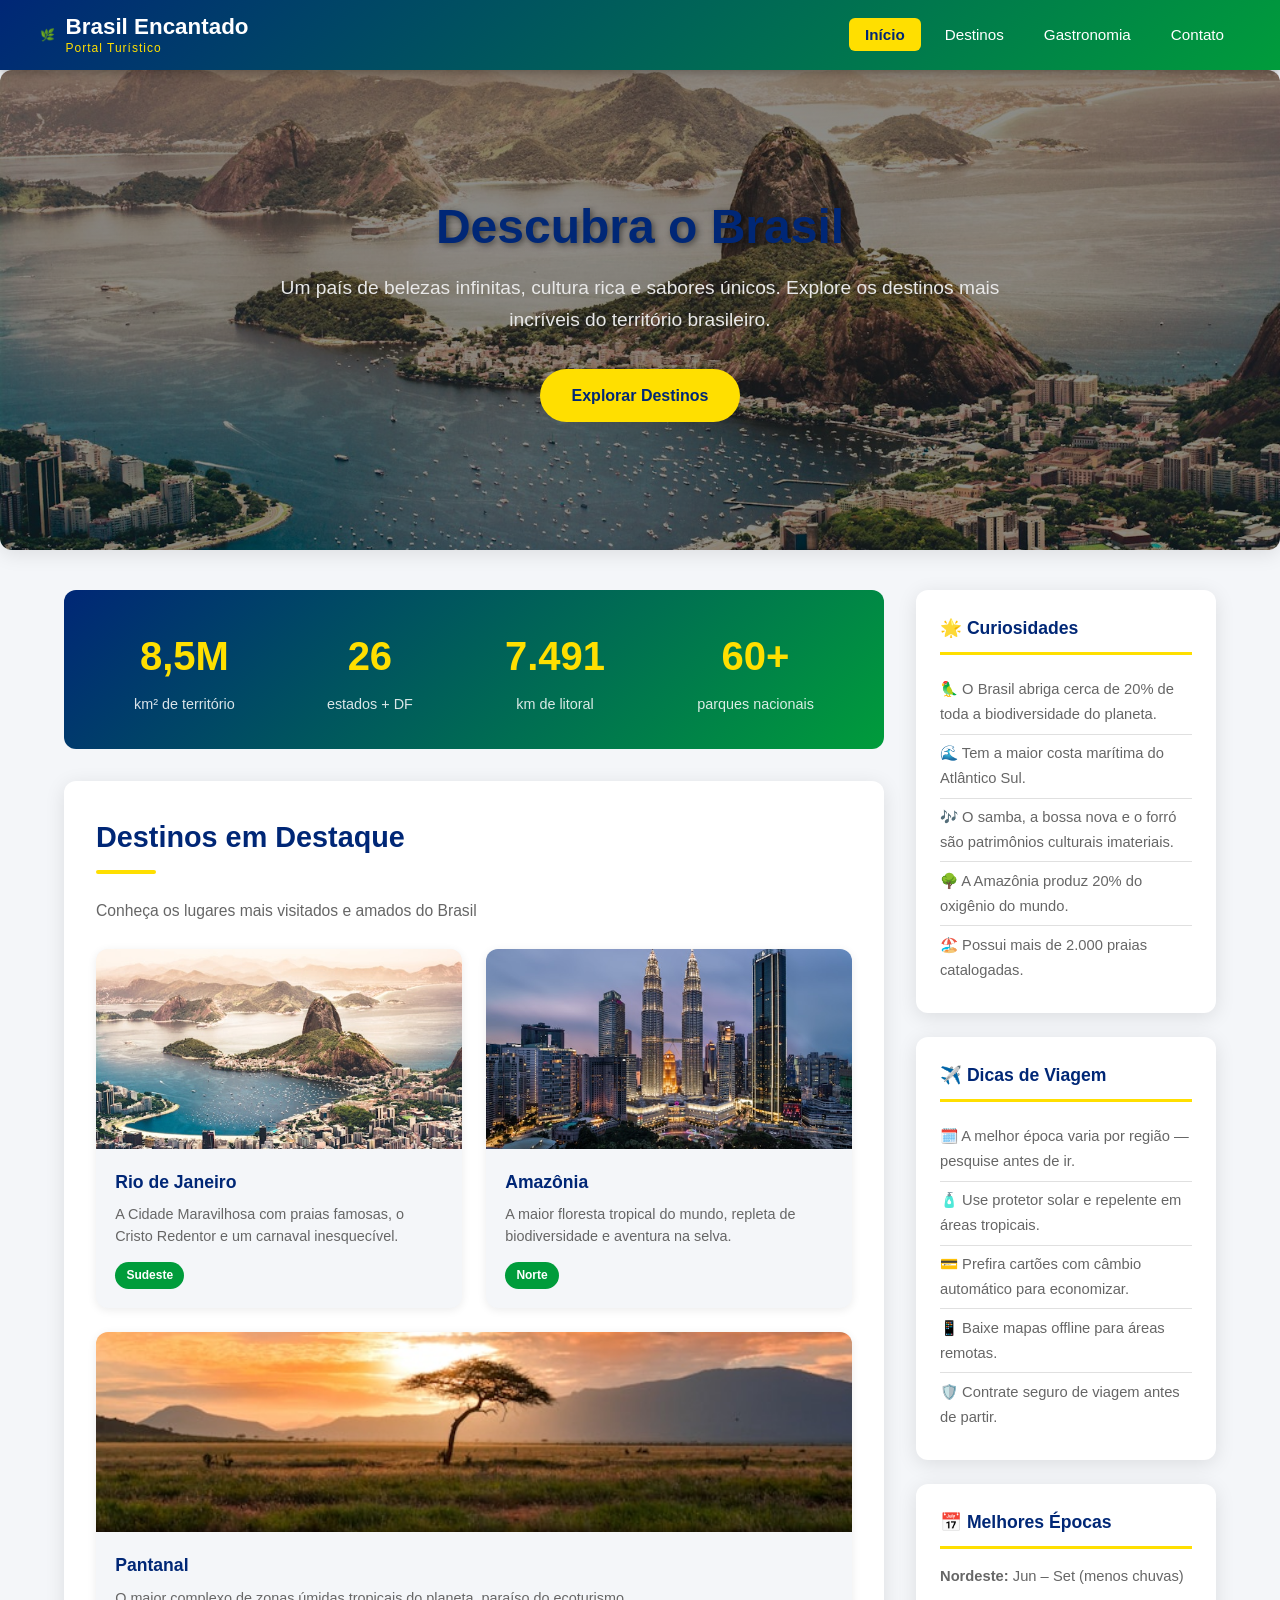
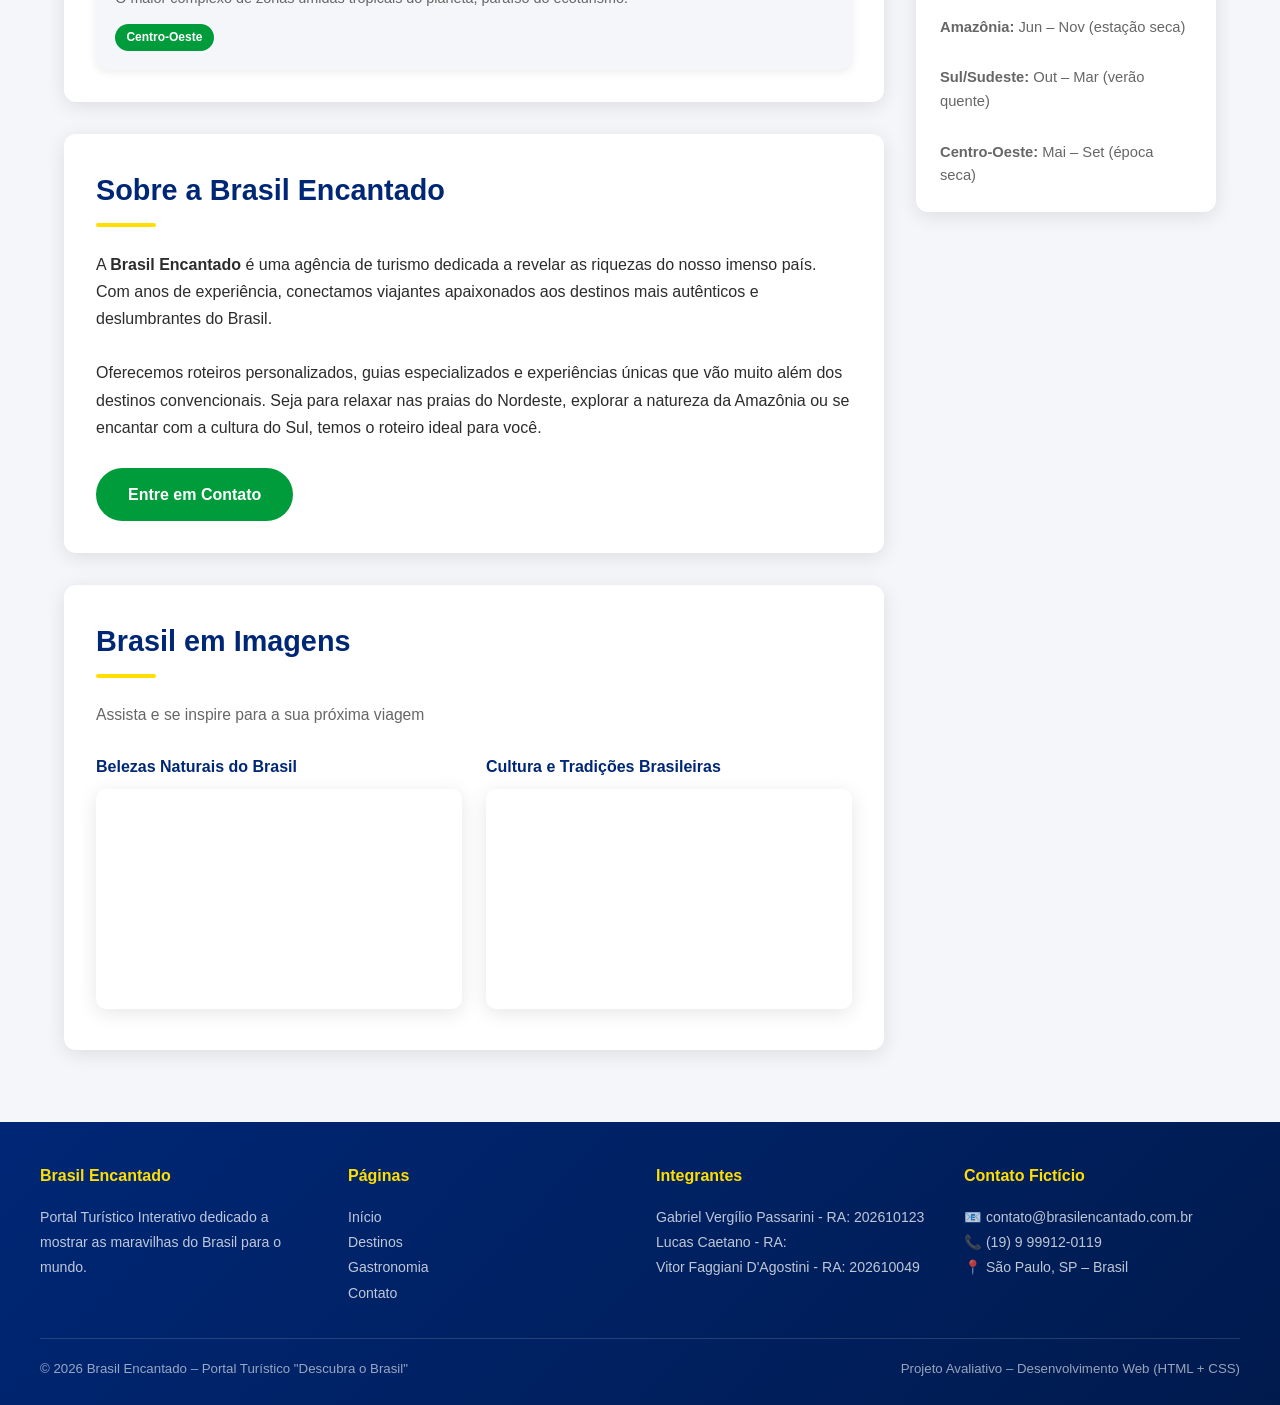
==== index.html @ 1d854606 "feat: Finalizacao do projeto para avaliacao (P1)" ====
<!DOCTYPE html>
<html lang="pt-BR">

<head>
  <meta charset="UTF-8">
  <meta name="viewport" content="width=device-width, initial-scale=1.0">
  <title>Descubra o Brasil | Brasil Encantado</title>
  <link rel="stylesheet" href="css/style.css">
</head>

<body>

  <!-- HEADER -->
  <header>
    <div class="header-inner">
      <div class="logo">
        <span class="logo-icone">🌿</span>
        <h1>Brasil Encantado
          <span>Portal Turístico</span>
        </h1>
      </div>
      <nav>
        <ul>
          <li><a href="index.html" class="ativo">Início</a></li>
          <li><a href="destinos.html">Destinos</a></li>
          <li><a href="gastronomia.html">Gastronomia</a></li>
          <li><a href="contato.html">Contato</a></li>
        </ul>
      </nav>
    </div>
  </header>

  <!-- HERO -->
  <section class="hero">
    <div class="hero-conteudo">
      <h2>Descubra o Brasil</h2>
      <p>Um país de belezas infinitas, cultura rica e sabores únicos. Explore os destinos mais incríveis do território
        brasileiro.</p>
      <a href="destinos.html" class="btn btn-primario">Explorar Destinos</a>
    </div>
  </section>

  <!-- CONTEÚDO PRINCIPAL -->
  <div class="pagina-container">

    <main>

      <!-- STATS -->
      <div class="stats-banner">
        <div class="stat-item">
          <span class="numero">8,5M</span>
          <span class="label">km² de território</span>
        </div>
        <div class="stat-item">
          <span class="numero">26</span>
          <span class="label">estados + DF</span>
        </div>
        <div class="stat-item">
          <span class="numero">7.491</span>
          <span class="label">km de litoral</span>
        </div>
        <div class="stat-item">
          <span class="numero">60+</span>
          <span class="label">parques nacionais</span>
        </div>
      </div>

      <!-- DESTINOS EM DESTAQUE -->
      <section>
        <h2>Destinos em Destaque</h2>
        <div class="divisor"></div>
        <p class="secao-subtitulo">Conheça os lugares mais visitados e amados do Brasil</p>

        <div class="grid-cards">
          <div class="card">
            <img src="img/rj.jpg" alt="Cidade do Rio de Janeiro com o Pão de Açúcar ao fundo">
            <div class="card-corpo">
              <h3>Rio de Janeiro</h3>
              <p>A Cidade Maravilhosa com praias famosas, o Cristo Redentor e um carnaval inesquecível.</p>
              <span class="tag">Sudeste</span>
            </div>
          </div>

          <div class="card">
            <img src="img/amazonia.jpg" alt="Floresta Amazônica vista de cima com rio">
            <div class="card-corpo">
              <h3>Amazônia</h3>
              <p>A maior floresta tropical do mundo, repleta de biodiversidade e aventura na selva.</p>
              <span class="tag">Norte</span>
            </div>
          </div>

          <div class="card">
            <img src="img/pantanal.jpg" alt="Pantanal com animais silvestres e vegetação">
            <div class="card-corpo">
              <h3>Pantanal</h3>
              <p>O maior complexo de zonas úmidas tropicais do planeta, paraíso do ecoturismo.</p>
              <span class="tag">Centro-Oeste</span>
            </div>
          </div>
        </div>
      </section>

      <!-- SOBRE A AGÊNCIA -->
      <section>
        <h2>Sobre a Brasil Encantado</h2>
        <div class="divisor"></div>
        <p>A <strong>Brasil Encantado</strong> é uma agência de turismo dedicada a revelar as riquezas do nosso imenso
          país. Com anos de experiência, conectamos viajantes apaixonados aos destinos mais autênticos e deslumbrantes
          do Brasil.</p>
        <br>
        <p>Oferecemos roteiros personalizados, guias especializados e experiências únicas que vão muito além dos
          destinos convencionais. Seja para relaxar nas praias do Nordeste, explorar a natureza da Amazônia ou se
          encantar com a cultura do Sul, temos o roteiro ideal para você.</p>
        <br>
        <a href="contato.html" class="btn btn-secundario">Entre em Contato</a>
      </section>

      <!-- VÍDEOS -->
      <section>
        <h2>Brasil em Imagens</h2>
        <div class="divisor"></div>
        <p class="secao-subtitulo">Assista e se inspire para a sua próxima viagem</p>

        <div class="video-grid">
          <div class="video-wrapper">
            <h3>Belezas Naturais do Brasil</h3>
            <iframe src="https://www.youtube.com/embed/HGd7IZfUCiQ" title="Belezas Naturais do Brasil" allowfullscreen>
            </iframe>
          </div>
          <div class="video-wrapper">
            <h3>Cultura e Tradições Brasileiras</h3>
            <iframe src="https://youtu.be/SqBiaZbMwfw" title="Cultura e Tradições Brasileiras" allowfullscreen>
            </iframe>
          </div>
        </div>
      </section>

    </main>

    <!-- ASIDE -->
    <aside>

      <div class="aside-card">
        <h3>🌟 Curiosidades</h3>
        <ul>
          <li>🦜 O Brasil abriga cerca de 20% de toda a biodiversidade do planeta.</li>
          <li>🌊 Tem a maior costa marítima do Atlântico Sul.</li>
          <li>🎶 O samba, a bossa nova e o forró são patrimônios culturais imateriais.</li>
          <li>🌳 A Amazônia produz 20% do oxigênio do mundo.</li>
          <li>🏖️ Possui mais de 2.000 praias catalogadas.</li>
        </ul>
      </div>

      <div class="aside-card">
        <h3>✈️ Dicas de Viagem</h3>
        <ul>
          <li>🗓️ A melhor época varia por região — pesquise antes de ir.</li>
          <li>🧴 Use protetor solar e repelente em áreas tropicais.</li>
          <li>💳 Prefira cartões com câmbio automático para economizar.</li>
          <li>📱 Baixe mapas offline para áreas remotas.</li>
          <li>🛡️ Contrate seguro de viagem antes de partir.</li>
        </ul>
      </div>

      <div class="aside-card">
        <h3>📅 Melhores Épocas</h3>
        <p><strong>Nordeste:</strong> Jun – Set (menos chuvas)</p>
        <br>
        <p><strong>Amazônia:</strong> Jun – Nov (estação seca)</p>
        <br>
        <p><strong>Sul/Sudeste:</strong> Out – Mar (verão quente)</p>
        <br>
        <p><strong>Centro-Oeste:</strong> Mai – Set (época seca)</p>
      </div>

    </aside>

  </div>

  <!-- FOOTER -->
  <footer>
    <div class="footer-inner">
      <div class="footer-grid">
        <div class="footer-col">
          <h4>Brasil Encantado</h4>
          <p>Portal Turístico Interativo dedicado a mostrar as maravilhas do Brasil para o mundo.</p>
        </div>
        <div class="footer-col">
          <h4>Páginas</h4>
          <ul>
            <li><a href="index.html">Início</a></li>
            <li><a href="destinos.html">Destinos</a></li>
            <li><a href="gastronomia.html">Gastronomia</a></li>
            <li><a href="contato.html">Contato</a></li>
          </ul>
        </div>
        <div class="footer-col">
          <h4>Integrantes</h4>
          <ul>
            <li>Gabriel Vergílio Passarini - RA: 202610123 </li>
            <li>Lucas Caetano - RA: </li>
            <li>Vitor Faggiani D'Agostini - RA: 202610049</li>
          </ul>
        </div>
        <div class="footer-col">
          <h4>Contato Fictício</h4>
          <p>📧 contato@brasilencantado.com.br</p>
          <p>📞 (19) 9 99912-0119</p>
          <p>📍 São Paulo, SP – Brasil</p>
        </div>
      </div>
      <div class="footer-linha">
        <p>© 2026 Brasil Encantado – Portal Turístico "Descubra o Brasil"</p>
        <p>Projeto Avaliativo – Desenvolvimento Web (HTML + CSS)</p>
      </div>
    </div>
  </footer>

</body>

</html>
---- css/style.css ----
/* =============================================
   Brasil Encantado - Portal Turístico
   style.css
   ============================================= */

/* --- Reset & Base --- */
*, *::before, *::after {
  box-sizing: border-box;
  margin: 0;
  padding: 0;
}



html {
  scroll-behavior: smooth;
}

body {
  font-family: 'Segoe UI', Tahoma, Geneva, Verdana, sans-serif;
  background-color: #f4f6f9;
  color: #2c2c2c;
  line-height: 1.7;
  font-size: 16px;
}

img {
  max-width: 100%;
  display: block;
}

a {
  text-decoration: none;
  color: inherit;
}

ul {
  list-style: none;
}

/* --- HEADER --- */
header {
  background: linear-gradient(135deg, #002776 0%, #009c3b 100%);
  color: #ffffff;
  padding: 0 2rem;
  box-shadow: 0 2px 10px rgba(0,0,0,0.3);
  position: sticky;
  top: 0;
  z-index: 100;
}

.header-inner {
  max-width: 1200px;
  margin: 0 auto;
  display: flex;
  align-items: center;
  justify-content: space-between;
  height: 70px;
}

.logo {
  display: flex;
  align-items: center;
  gap: 0.6rem;
}

.logo-icone {
  font-size: 2rem;
}

.logo h1 {
  font-size: 1.4rem;
  font-weight: 700;
  line-height: 1.2;
}

.logo span {
  display: block;
  font-size: 0.75rem;
  font-weight: 400;
  color: #ffdf00;
  letter-spacing: 1px;
  text-
}

/* --- NAVEGAÇÃO --- */
nav {
}

nav ul {
  display: flex;
  gap: 0.5rem;
}

nav ul li a {
  color: #ffffff;
  font-weight: 500;
  padding: 0.5rem 1rem;
  border-radius: 6px;
  font-size: 0.95rem;
}

nav ul li a:hover {
  background-color: rgba(255, 255, 255, 0.2);
  color: #ffdf00;
}

nav ul li a.ativo {
  background-color: #ffdf00;
  color: #002776;
  font-weight: 700;
}

/* --- HERO BANNER --- */
.hero {
  color: #ffffff;
  text-align: center;
  padding: 6rem 2rem;
  min-height: 480px;
  display: flex;
  align-items: center;
  justify-content: center;
  background: linear-gradient(rgba(0,0,0,0.45), rgba(0,0,0,0.45)),
              url('../img/hero_index.jpg') center/cover no-repeat;
}

.hero-destinos {
  background: linear-gradient(rgba(0,0,0,0.5), rgba(0,0,0,0.5)),
              url('../img/hero_dest.jpg') center/cover no-repeat;
}

.hero-gastro {
  background: linear-gradient(rgba(0,0,0,0.5), rgba(0,0,0,0.5)),
              url('../img/hero_gastro.jpg') center/cover no-repeat;
}

.hero-contato {
  background: linear-gradient(rgba(0,0,0,0.55), rgba(0,0,0,0.55)),
              url('../img/hero_contato.jpg') center/cover no-repeat;
}

.hero-conteudo {
  max-width: 720px;
}

.hero h2 {
  font-size: 3rem;
  font-weight: 800;
  line-height: 1.2;
  margin-bottom: 1rem;
  text-shadow: 2px 2px 6px rgba(0,0,0,0.5);
}

.hero p {
  font-size: 1.2rem;
  margin-bottom: 2rem;
  color: #e8e8e8;
}

.btn {
  display: inline-block;
  padding: 0.8rem 2rem;
  border-radius: 50px;
  font-weight: 700;
  font-size: 1rem;
  cursor: pointer;
  border: none;
}

.btn-primario {
  background-color: #ffdf00;
  color: #002776;
}

.btn-primario:hover {
  box-shadow: 0 8px 20px rgba(255, 223, 0, 0.5);
}

.btn-secundario {
  background-color: #009c3b;
  color: #ffffff;
}

.btn-secundario:hover {
  box-shadow: 0 8px 20px rgba(0, 156, 59, 0.5);
}

/* --- LAYOUT PRINCIPAL --- */
.pagina-container {
  max-width: 1200px;
  margin: 2.5rem auto;
  padding: 0 1.5rem;
  display: flex;
  gap: 2rem;
  align-items: flex-start;
}

main {
  flex: 1;
  min-width: 0;
}

/* --- ASIDE --- */
aside {
  width: 300px;
  flex-shrink: 0;
}

.aside-card {
  background: #ffffff;
  border-radius: 12px;
  box-shadow: 0 4px 20px rgba(0, 0, 0, 0.1);
  padding: 1.5rem;
  margin-bottom: 1.5rem;
}

.aside-card h3 {
  font-size: 1.1rem;
  color: #002776;
  margin-bottom: 1rem;
  padding-bottom: 0.5rem;
  border-bottom: 3px solid #ffdf00;
}

.aside-card ul {
  list-style: none;
  padding: 0;
}

.aside-card ul li {
  padding: 0.4rem 0;
  color: #666;
  font-size: 0.92rem;
  border-bottom: 1px solid #e0e0e0;
  display: flex;
  align-items: flex-start;
  gap: 0.5rem;
}

.aside-card ul li:last-child {
  border-bottom: none;
}

.aside-card p {
  color: #666;
  font-size: 0.92rem;
  line-height: 1.6;
}

/* --- SEÇÕES --- */
section {
  background: #ffffff;
  border-radius: 12px;
  box-shadow: 0 4px 20px rgba(0, 0, 0, 0.1);
  padding: 2rem;
  margin-bottom: 2rem;
}

section h2 {
  font-size: 1.8rem;
  color: #002776;
  margin-bottom: 0.5rem;
}

.secao-subtitulo {
  color: #666;
  margin-bottom: 1.5rem;
  font-size: 0.98rem;
}

.divisor {
  width: 60px;
  height: 4px;
  background: #ffdf00;
  border-radius: 2px;
  margin-bottom: 1.5rem;
}

/* --- GRID DE CARDS --- */
.grid-cards {
  display: flex;
  flex-wrap: wrap;
  gap: 1.5rem;
}

.card {
  background: #f4f6f9;
  border-radius: 12px;
  overflow: hidden;
  flex: 1 1 260px;
  box-shadow: 0 2px 10px rgba(0,0,0,0.08);
}

.card:hover {
  box-shadow: 0 12px 30px rgba(0,0,0,0.15);
}

.card img {
  width: 100%;
  height: 200px;
  object-fit: cover;
}

.card:hover img {
}

.card-corpo {
  padding: 1.2rem;
}

.card-corpo h3 {
  font-size: 1.1rem;
  color: #002776;
  margin-bottom: 0.4rem;
}

.card-corpo p {
  font-size: 0.9rem;
  color: #666;
  line-height: 1.5;
  margin-bottom: 0.8rem;
}

.tag {
  display: inline-block;
  background: #009c3b;
  color: #ffffff;
  font-size: 0.75rem;
  padding: 0.2rem 0.7rem;
  border-radius: 50px;
  font-weight: 600;
}

/* --- VÍDEOS --- */
.video-grid {
  display: flex;
  gap: 1.5rem;
  flex-wrap: wrap;
}

.video-wrapper {
  flex: 1 1 300px;
}

.video-wrapper h3 {
  font-size: 1rem;
  color: #002776;
  margin-bottom: 0.6rem;
}

.video-wrapper iframe {
  width: 100%;
  height: 220px;
  border-radius: 10px;
  border: none;
  box-shadow: 0 4px 20px rgba(0, 0, 0, 0.1);
}

/* --- DESTINO DESTAQUE --- */
.destino-destaque {
  display: flex;
  gap: 1.5rem;
  align-items: flex-start;
  margin-bottom: 2rem;
  flex-wrap: wrap;
}

.destino-destaque img {
  width: 320px;
  height: 220px;
  object-fit: cover;
  border-radius: 12px;
  flex-shrink: 0;
}

.destino-destaque img:hover {
}

.destino-info h3 {
  font-size: 1.4rem;
  color: #002776;
  margin-bottom: 0.5rem;
}

.destino-info p {
  color: #666;
  line-height: 1.7;
  margin-bottom: 0.8rem;
}

.destino-info .tag {
  background: #002776;
}

/* --- GASTRONOMIA --- */
.prato-card {
  background: #f4f6f9;
  border-radius: 12px;
  overflow: hidden;
  flex: 1 1 220px;
}

.prato-card:hover {
  box-shadow: 0 10px 25px rgba(0,0,0,0.12);
}

.prato-card img {
  width: 100%;
  height: 180px;
  object-fit: cover;
}

.prato-card-corpo {
  padding: 1rem;
}

.prato-card-corpo h3 {
  font-size: 1rem;
  color: #009c3b;
  margin-bottom: 0.3rem;
}

.prato-card-corpo p {
  font-size: 0.87rem;
  color: #666;
}

.regiao-badge {
  display: inline-block;
  background: #ffdf00;
  color: #002776;
  font-size: 0.72rem;
  font-weight: 700;
  padding: 0.15rem 0.6rem;
  border-radius: 50px;
  margin-bottom: 0.4rem;
}

/* --- CONTATO FORM --- */
.form-contato {
  display: flex;
  flex-direction: column;
  gap: 1.2rem;
}

.form-grupo {
  display: flex;
  flex-direction: column;
  gap: 0.4rem;
}

.form-grupo label {
  font-weight: 600;
  font-size: 0.92rem;
  color: #002776;
}

.form-grupo input,
.form-grupo select,
.form-grupo textarea {
  padding: 0.7rem 1rem;
  border: 2px solid #e0e0e0;
  border-radius: 8px;
  font-size: 0.95rem;
  font-family: inherit;
}

.form-grupo input:focus,
.form-grupo select:focus,
.form-grupo textarea:focus {
  outline: none;
  border-color: #009c3b;
}

.form-grupo textarea {
  resize: vertical;
  min-height: 130px;
}

.form-linha {
  display: flex;
  gap: 1rem;
}

.form-linha .form-grupo {
  flex: 1;
}

/* --- INFO CONTATO --- */
.info-grid {
  display: flex;
  gap: 1.5rem;
  flex-wrap: wrap;
  margin-top: 1rem;
}

.info-item {
  flex: 1 1 180px;
  background: #f4f6f9;
  padding: 1.2rem;
  border-radius: 12px;
  text-align: center;
  border-top: 4px solid #009c3b;
}

.info-item .icone {
  font-size: 2rem;
  margin-bottom: 0.5rem;
}

.info-item h4 {
  color: #002776;
  font-size: 0.95rem;
  margin-bottom: 0.3rem;
}

.info-item p {
  color: #666;
  font-size: 0.88rem;
}

/* --- STATS BANNER --- */
.stats-banner {
  background: linear-gradient(135deg, #002776, #009c3b);
  color: #ffffff;
  border-radius: 12px;
  padding: 2rem;
  display: flex;
  justify-content: space-around;
  flex-wrap: wrap;
  gap: 1rem;
  margin-bottom: 2rem;
}

.stat-item {
  text-align: center;
}

.stat-item .numero {
  font-size: 2.5rem;
  font-weight: 800;
  color: #ffdf00;
  display: block;
}

.stat-item .label {
  font-size: 0.9rem;
  color: rgba(255,255,255,0.85);
}

/* --- FOOTER --- */
footer {
  background: linear-gradient(135deg, #002776, #001a4d);
  color: #ffffff;
  padding: 2.5rem 2rem 1.5rem;
}

.footer-inner {
  max-width: 1200px;
  margin: 0 auto;
}

.footer-grid {
  display: flex;
  gap: 2rem;
  flex-wrap: wrap;
  margin-bottom: 2rem;
}

.footer-col {
  flex: 1 1 200px;
}

.footer-col h4 {
  font-size: 1rem;
  color: #ffdf00;
  margin-bottom: 1rem;
  text-
  letter-spacing: 1px;
}

.footer-col p,
.footer-col li {
  font-size: 0.88rem;
  color: rgba(255,255,255,0.75);
  line-height: 1.8;
}

.footer-col ul li a:hover {
  color: #ffdf00;
}

.footer-linha {
  border-top: 1px solid rgba(255,255,255,0.15);
  padding-top: 1.2rem;
  display: flex;
  justify-content: space-between;
  align-items: center;
  flex-wrap: wrap;
  gap: 0.5rem;
}

.footer-linha p {
  font-size: 0.83rem;
  color: rgba(255,255,255,0.6);
}

/* --- RESPONSIVIDADE --- */
@media (max-width: 900px) {
  .pagina-container {
    flex-direction: column;
  }

  aside {
    width: 100%;
  }

  .hero h2 {
    font-size: 2.2rem;
  }

  .destino-destaque img {
    width: 100%;
  }
}

@media (max-width: 650px) {
  .header-inner {
    flex-direction: column;
    height: auto;
    padding: 1rem 0;
    gap: 0.8rem;
  }

  nav ul {
    flex-wrap: wrap;
    justify-content: center;
    gap: 0.3rem;
  }

  nav ul li a {
    font-size: 0.85rem;
    padding: 0.4rem 0.7rem;
  }

  .hero {
    padding: 4rem 1.5rem;
    min-height: 360px;
  }

  .hero h2 {
    font-size: 1.8rem;
  }

  .stats-banner {
    gap: 1.5rem;
  }

  .form-linha {
    flex-direction: column;
  }

  .video-wrapper iframe {
    height: 200px;
  }

  .footer-linha {
    flex-direction: column;
    text-align: center;
  }
}
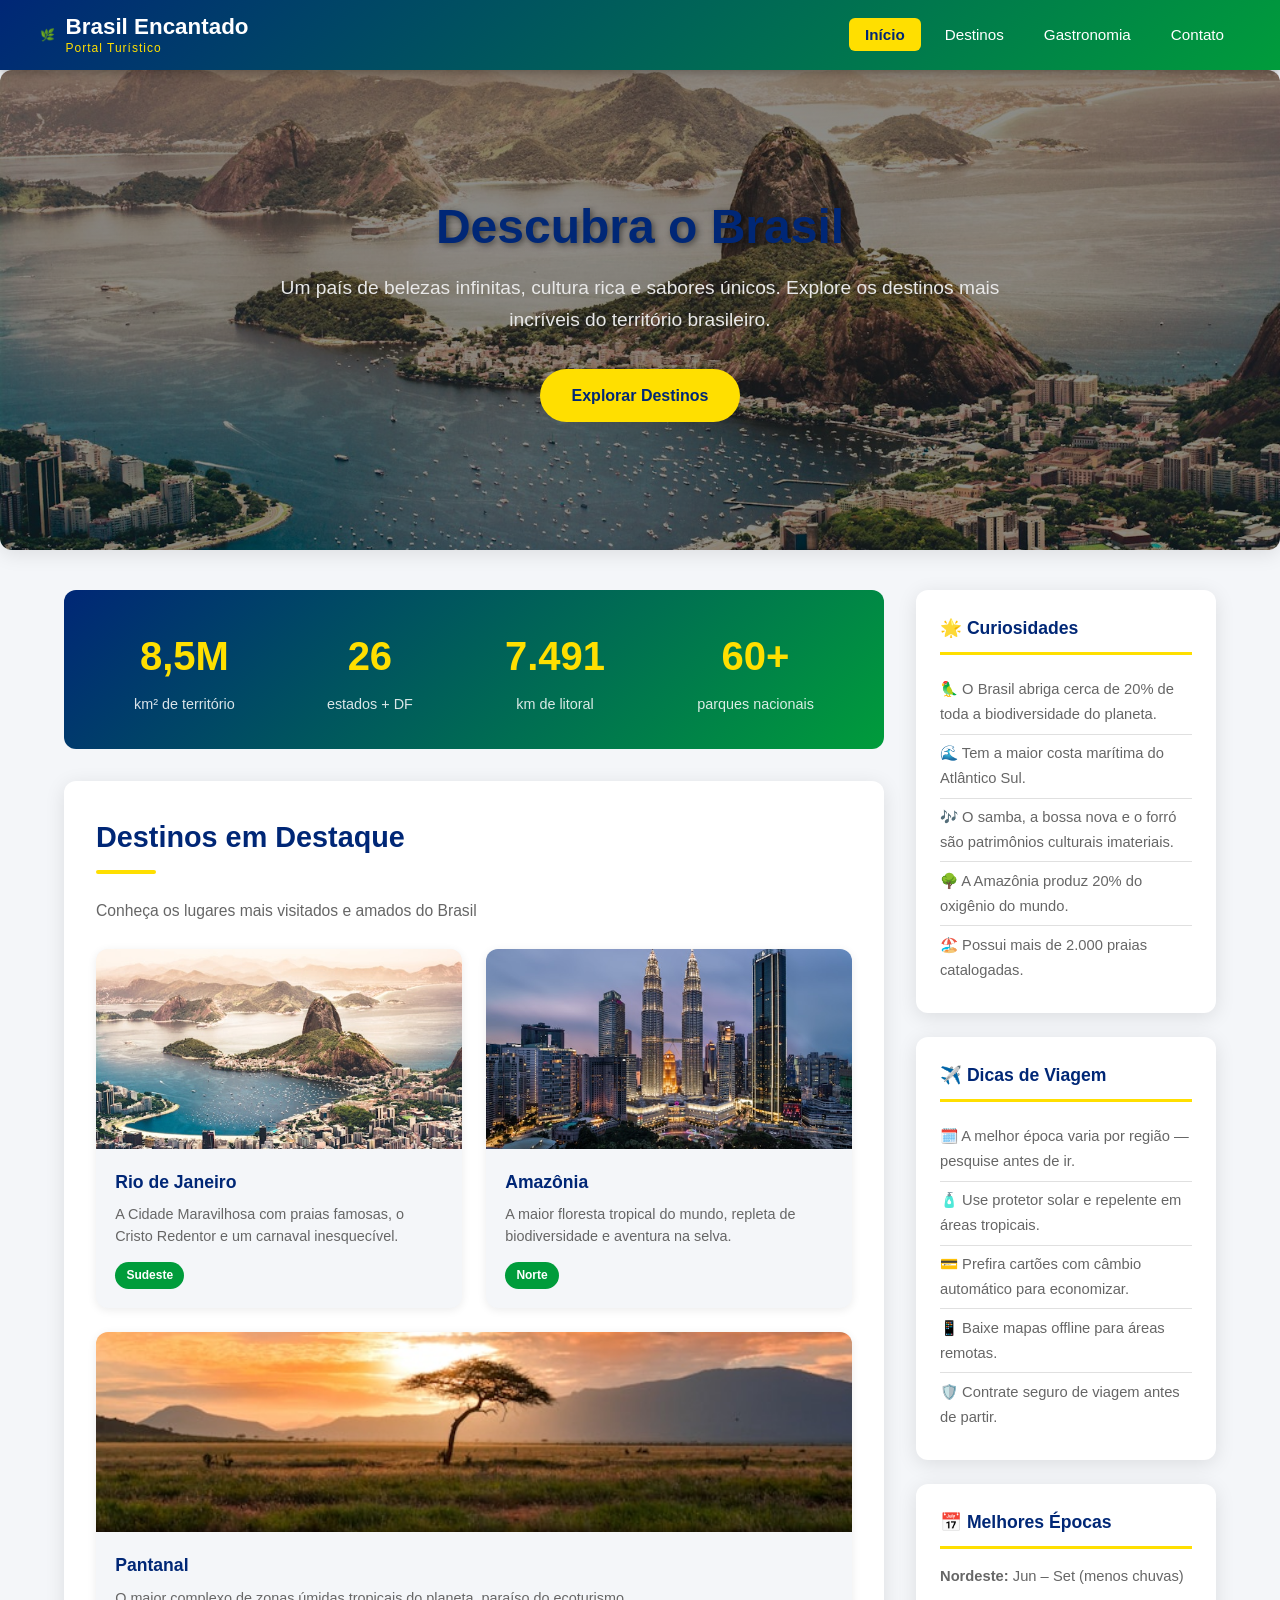
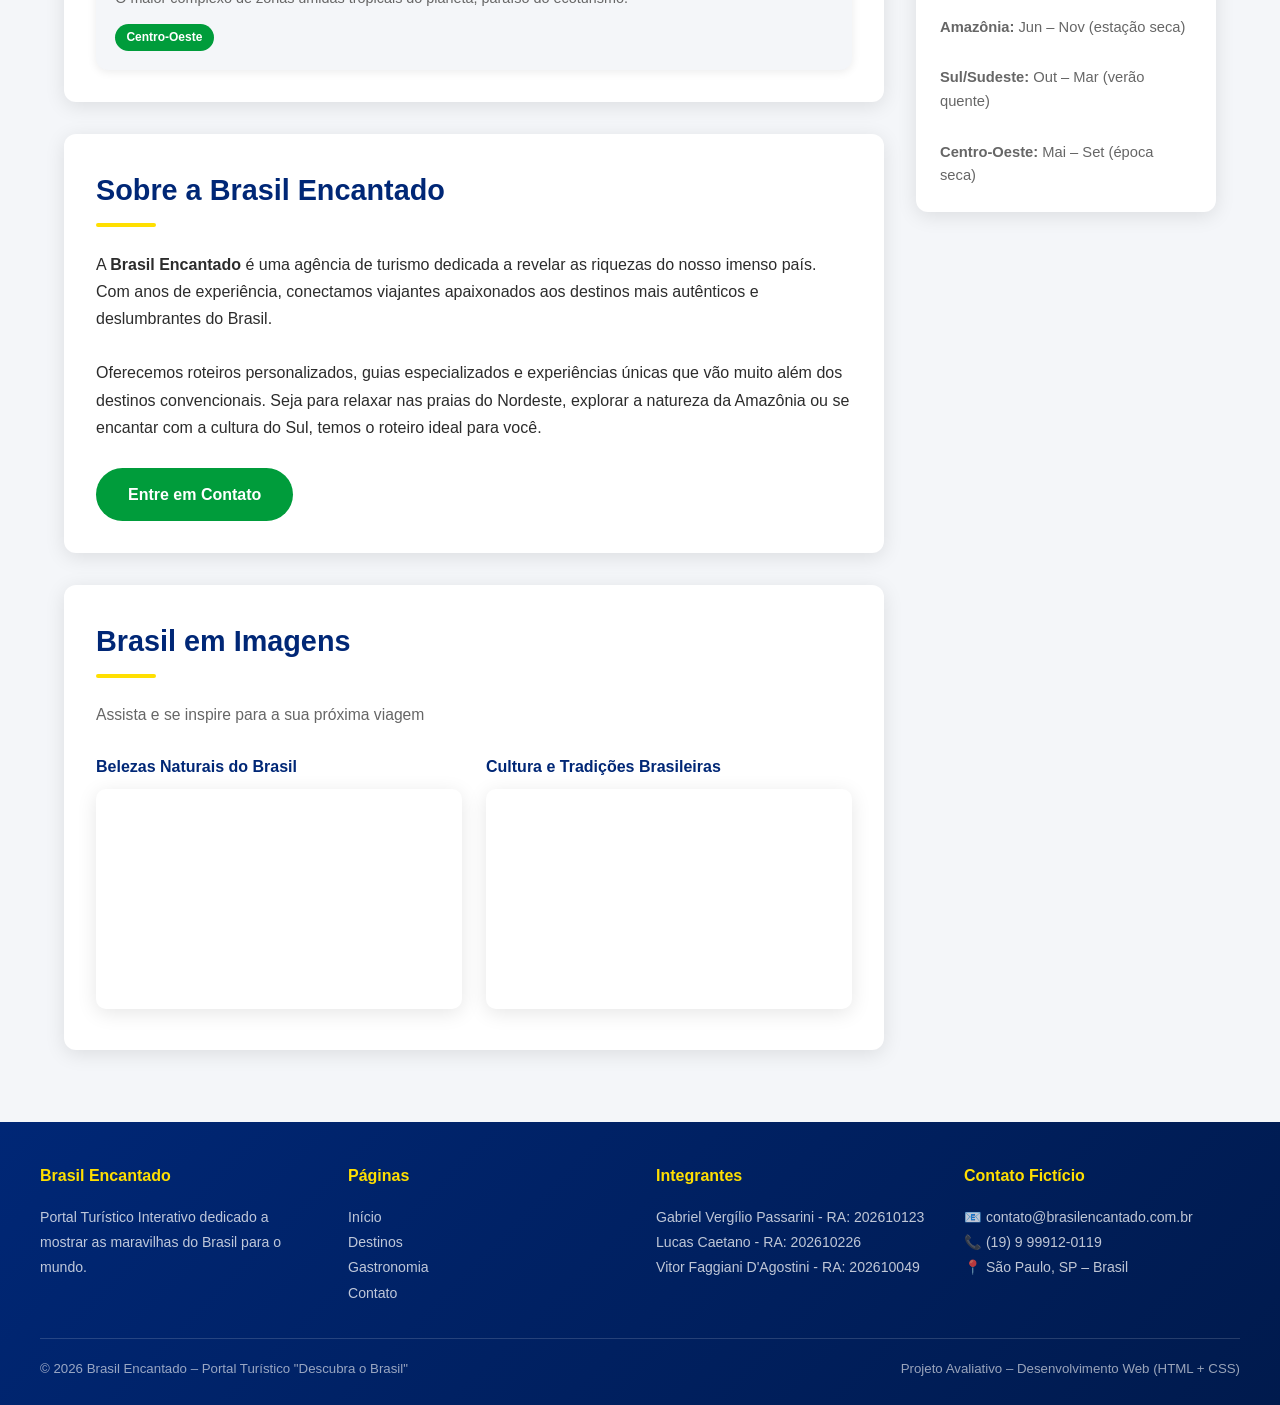
==== commit 5174be4b: "AJUSTES FINAIS" ====
--- a/index.html
+++ b/index.html
@@ -125,12 +125,13 @@
         <div class="video-grid">
           <div class="video-wrapper">
             <h3>Belezas Naturais do Brasil</h3>
-            <iframe src="https://www.youtube.com/embed/HGd7IZfUCiQ" title="Belezas Naturais do Brasil" allowfullscreen>
+            <iframe src="https://www.youtube.com/embed/SqBiaZbMwfw" title="Belezas Naturais do Brasil" allowfullscreen>
             </iframe>
           </div>
           <div class="video-wrapper">
             <h3>Cultura e Tradições Brasileiras</h3>
-            <iframe src="https://youtu.be/SqBiaZbMwfw" title="Cultura e Tradições Brasileiras" allowfullscreen>
+            <iframe src="https://www.youtube.com/embed/0v583AWWlHw" title="Cultura e Tradições Brasileiras"
+              allowfullscreen>
             </iframe>
           </div>
         </div>
@@ -199,7 +200,7 @@
           <h4>Integrantes</h4>
           <ul>
             <li>Gabriel Vergílio Passarini - RA: 202610123 </li>
-            <li>Lucas Caetano - RA: </li>
+            <li>Lucas Caetano - RA: 202610226 </li>
             <li>Vitor Faggiani D'Agostini - RA: 202610049</li>
           </ul>
         </div>
